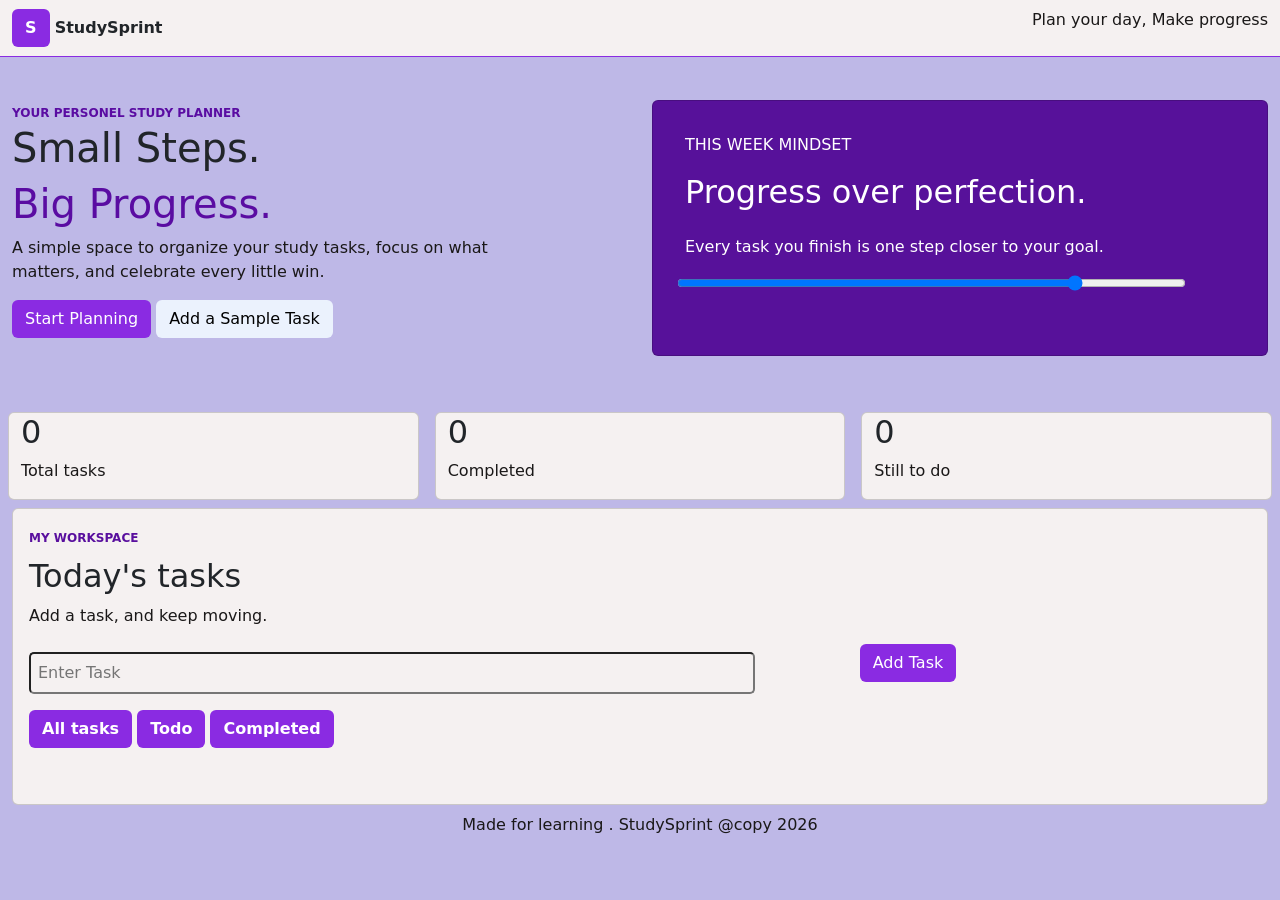
==== study-project/index.html @ ca18c646 "Todo App Practice" ====
<!doctype html>
<html lang="en">
  <head>
    <meta charset="UTF-8" />
    <meta name="viewport" content="width=device-width, initial-scale=1.0" />
    <title>Study Project</title>

    <link
      href="https://cdn.jsdelivr.net/npm/bootstrap@5.3.8/dist/css/bootstrap.min.css"
      rel="stylesheet"
      integrity="sha384-sRIl4kxILFvY47J16cr9ZwB07vP4J8+LH7qKQnuqkuIAvNWLzeN8tE5YBujZqJLB"
      crossorigin="anonymous"
    />

    <link rel="stylesheet" href="style.css" />
  </head>
  <body>
    <header>
      <nav class="navbar navbar-expand-sm navbar-dark fixed-top">
        <div class="container-fluid">
          <div class="logo">
            <button
              class="btn"
              style="color: white; background-color: blueviolet"
            >
              <b>S</b>
            </button>
            <span><b>StudySprint</b></span>
          </div>
          <p class="d-none d-sm-block">Plan your day, Make progress</p>
        </div>
      </nav>
    </header>

    <main>
      <section class="hero-section">
        <div class="container-fluid">
          <div class="row">
            <div class="col col-sm-6 col-12">
              <strong style="font-size: 12px; color: rgb(90, 12, 162)"
                >YOUR PERSONEL STUDY PLANNER</strong
              >
              <h1>Small Steps.</h1>
              <h1>
                <span style="color: rgb(90, 12, 162)">Big Progress.</span>
              </h1>
              <p>
                A simple space to organize your study tasks, focus on what
                <br />
                matters, and celebrate every little win.
              </p>
              <button class="btn">Start Planning</button>
              <button
                class="btn task-btn mt-2 mt-sm-0 mt-md-0 mt-lg-0"
                style="
                  background-color: rgba(240, 248, 255, 0.913);
                  color: black;
                "
              >
                Add a Sample Task
              </button>
            </div>
            <div class="col col-sm-6 col-12 mt-3 mt-sm-0">
              <div
                class="card p-4"
                style="
                  background-color: rgb(87, 17, 154);
                  color: white;
                  height: 16rem;
                "
              >
                <span class="p-2">THIS WEEK MINDSET</span>
                <h2 class="p-2">Progress over perfection.</h2>
                <span class="p-2"
                  >Every task you finish is one step closer to your goal.</span
                >
                <input type="range" value="80" class="p-2" />
              </div>
            </div>
          </div>
        </div>
      </section>

      <section class="task-details mt-5">
        <div class="container-fluid">
          <div class="row">
            <div class="col col-3.5 card m-2">
              <h2 id="totalTasks">0</h2>
              <p>Total tasks</p>
            </div>
            <div class="col col-3.5 card m-2">
              <h2 id="completedTasks">0</h2>
              <p>Completed</p>
            </div>
            <div class="col col-3.5 card m-2">
              <h2 id="remainingTasks">0</h2>
              <p>Still to do</p>
            </div>
          </div>
        </div>
      </section>

      <section class="tasks">
        <div class="container-fluid">
          <div class="card p-3">
            <div class="row">
              <div class="col">
                <strong style="color: rgb(89, 15, 158); font-size: 12px"
                  >MY WORKSPACE</strong
                >
                <h2 class="mt-2">Today's tasks</h2>
                <p class="mt-2">Add a task, and keep moving.</p>
              </div>
            </div>
            <div class="row">
              <div class="col-sm-12 col-md-8">
                <input
                  class="mt-2"
                  id="inputField"
                  type="text"
                  placeholder="Enter Task"
                />
              </div>
              <div class="col-sm-12 col-md-4 mt-3 mt-md-0">
                <button class="btn" id="addTask">Add Task</button>
              </div>
            </div>
            <div class="row">
              <div class="col">
                <button class="btn mt-3" id="allTasks"><b>All tasks</b></button>
                <button class="btn mt-3" id="tasksTodo"><b>Todo</b></button>
                <button class="btn mt-3" id="completed">
                  <b>Completed</b>
                </button>
              </div>
            </div>

            <div class="container-fluid mt-4">
              <ul id="list" class="row"></ul>
            </div>
          </div>
        </div>
      </section>
    </main>

    <footer>
      <div class="container-fluid py-2">
        <div class="row">
          <div class="col col-12">
            <p style="text-align: center">
              Made for learning . StudySprint @copy 2026
            </p>
          </div>
        </div>
      </div>
    </footer>

    <script src="script.js"></script>
  </body>
</html>
---- study-project/style.css ----
body {
  background-color: rgb(190, 184, 231);
}

p {
  color: rgb(26, 24, 24);
}

.navbar {
  background-color: rgb(245, 241, 241);
  border-bottom: 1px solid blueviolet;
}

.hero-section {
  margin-top: 100px;
}

.btn {
  background-color: blueviolet;
  color: white;
}

.btn:hover {
  border: 1px solid blueviolet;
  color: blueviolet;
}

input {
  background-color: inherit;
  border-radius: 5px;
  margin-right: 10px;
  padding: 7px;
  width: 90%;
  box-sizing: border-box;
}

.card {
  background-color: rgb(245, 241, 241);
}

.card:hover {
  box-shadow: 8px 15px 11px 0px rgba(0, 0, 0, 0.1);
}

.task input {
  height: 1.5rem;
  width: 1.5rem;
}

.styleTask {
  display: flex;
  justify-content: space-between;
  align-items: center;
  list-style: none;
  width: 100%;
  margin-top: 10px;
}

.decoration {
  text-decoration: line-through;
}
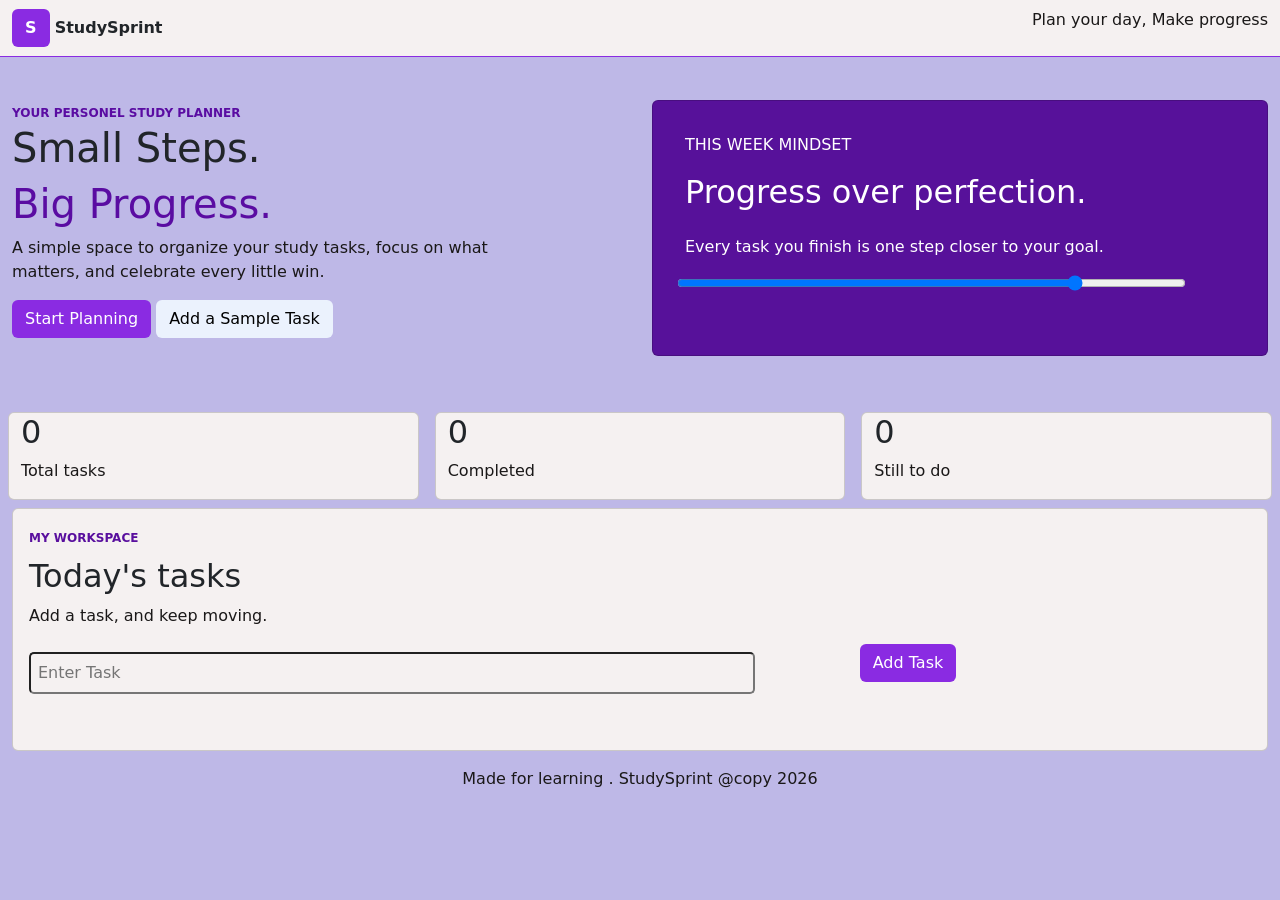
==== commit fe4ecc5c: "Todo App project" ====
--- a/study-project/index.html
+++ b/study-project/index.html
@@ -57,7 +57,12 @@
                   color: black;
                 "
               >
-                Add a Sample Task
+                <a
+                  href="#inputField"
+                  style="text-decoration: none; color: black"
+                >
+                  Add a Sample Task</a
+                >
               </button>
             </div>
             <div class="col col-sm-6 col-12 mt-3 mt-sm-0">
@@ -125,16 +130,6 @@
                 <button class="btn" id="addTask">Add Task</button>
               </div>
             </div>
-            <div class="row">
-              <div class="col">
-                <button class="btn mt-3" id="allTasks"><b>All tasks</b></button>
-                <button class="btn mt-3" id="tasksTodo"><b>Todo</b></button>
-                <button class="btn mt-3" id="completed">
-                  <b>Completed</b>
-                </button>
-              </div>
-            </div>
-
             <div class="container-fluid mt-4">
               <ul id="list" class="row"></ul>
             </div>
@@ -144,7 +139,7 @@
     </main>
 
     <footer>
-      <div class="container-fluid py-2">
+      <div class="container-fluid py-3">
         <div class="row">
           <div class="col col-12">
             <p style="text-align: center">
